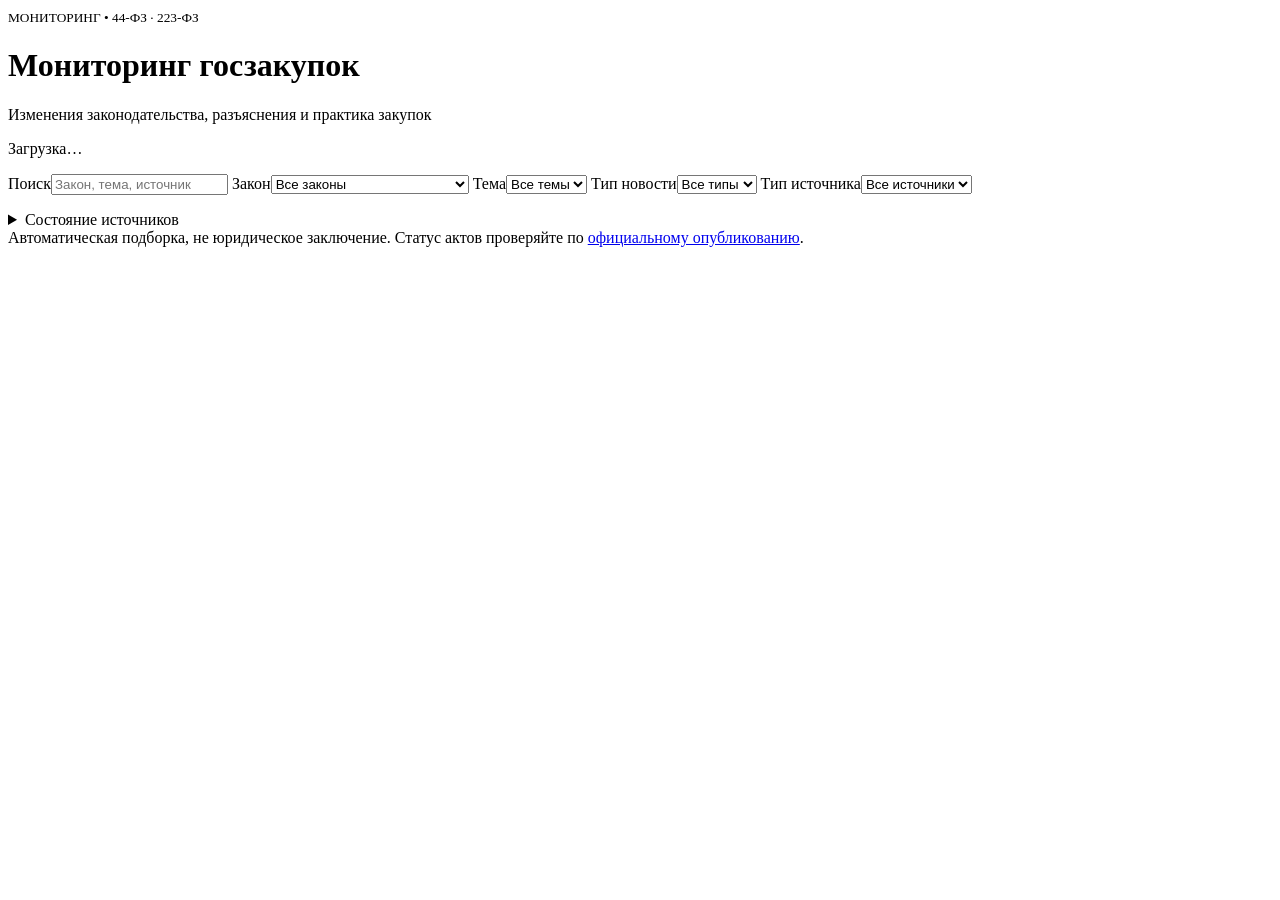
==== docs/index.html @ 1457fd9d "Rename index.html to docs/index.html" ====
<!doctype html>
<html lang="ru">
<head>
<meta charset="utf-8">
<meta name="viewport" content="width=device-width,initial-scale=1">
<title>Мониторинг госзакупок</title>
<link rel="stylesheet" href="style.css">
<script defer src="app.js">
</script>
</head>
<body>
<header>
<div class="wrap">
<small>МОНИТОРИНГ • 44-ФЗ · 223-ФЗ</small>
<h1>Мониторинг госзакупок</h1>
<p>Изменения законодательства, разъяснения и практика закупок</p>
</div>
</header>
<main class="wrap">
<p id="status" role="status">Загрузка…</p>
<section class="filters">
<label>Поиск<input id="q" placeholder="Закон, тема, источник">
</label>
<label>Закон<select id="law">
<option value="">Все законы</option>
<option>44-ФЗ</option>
<option>223-ФЗ</option>
<option>Общие закупочные вопросы</option>
</select>
</label>
<label>Тема<select id="topic">
<option value="">Все темы</option>
</select>
</label>
<label>Тип новости<select id="news_type">
<option value="">Все типы</option>
</select>
</label>
<label>Тип источника<select id="kind">
<option value="">Все источники</option>
</select>
</label>
</section>
<p id="count">
</p>
<div id="items">
</div>
<button id="more" hidden>Показать ещё</button>
<details>
<summary>Состояние источников</summary>
<ul id="health">
</ul>
</details>
<footer>Автоматическая подборка, не юридическое заключение. Статус актов проверяйте по <a href="https://publication.pravo.gov.ru/">официальному опубликованию</a>.</footer>
</main>
</body>
</html>
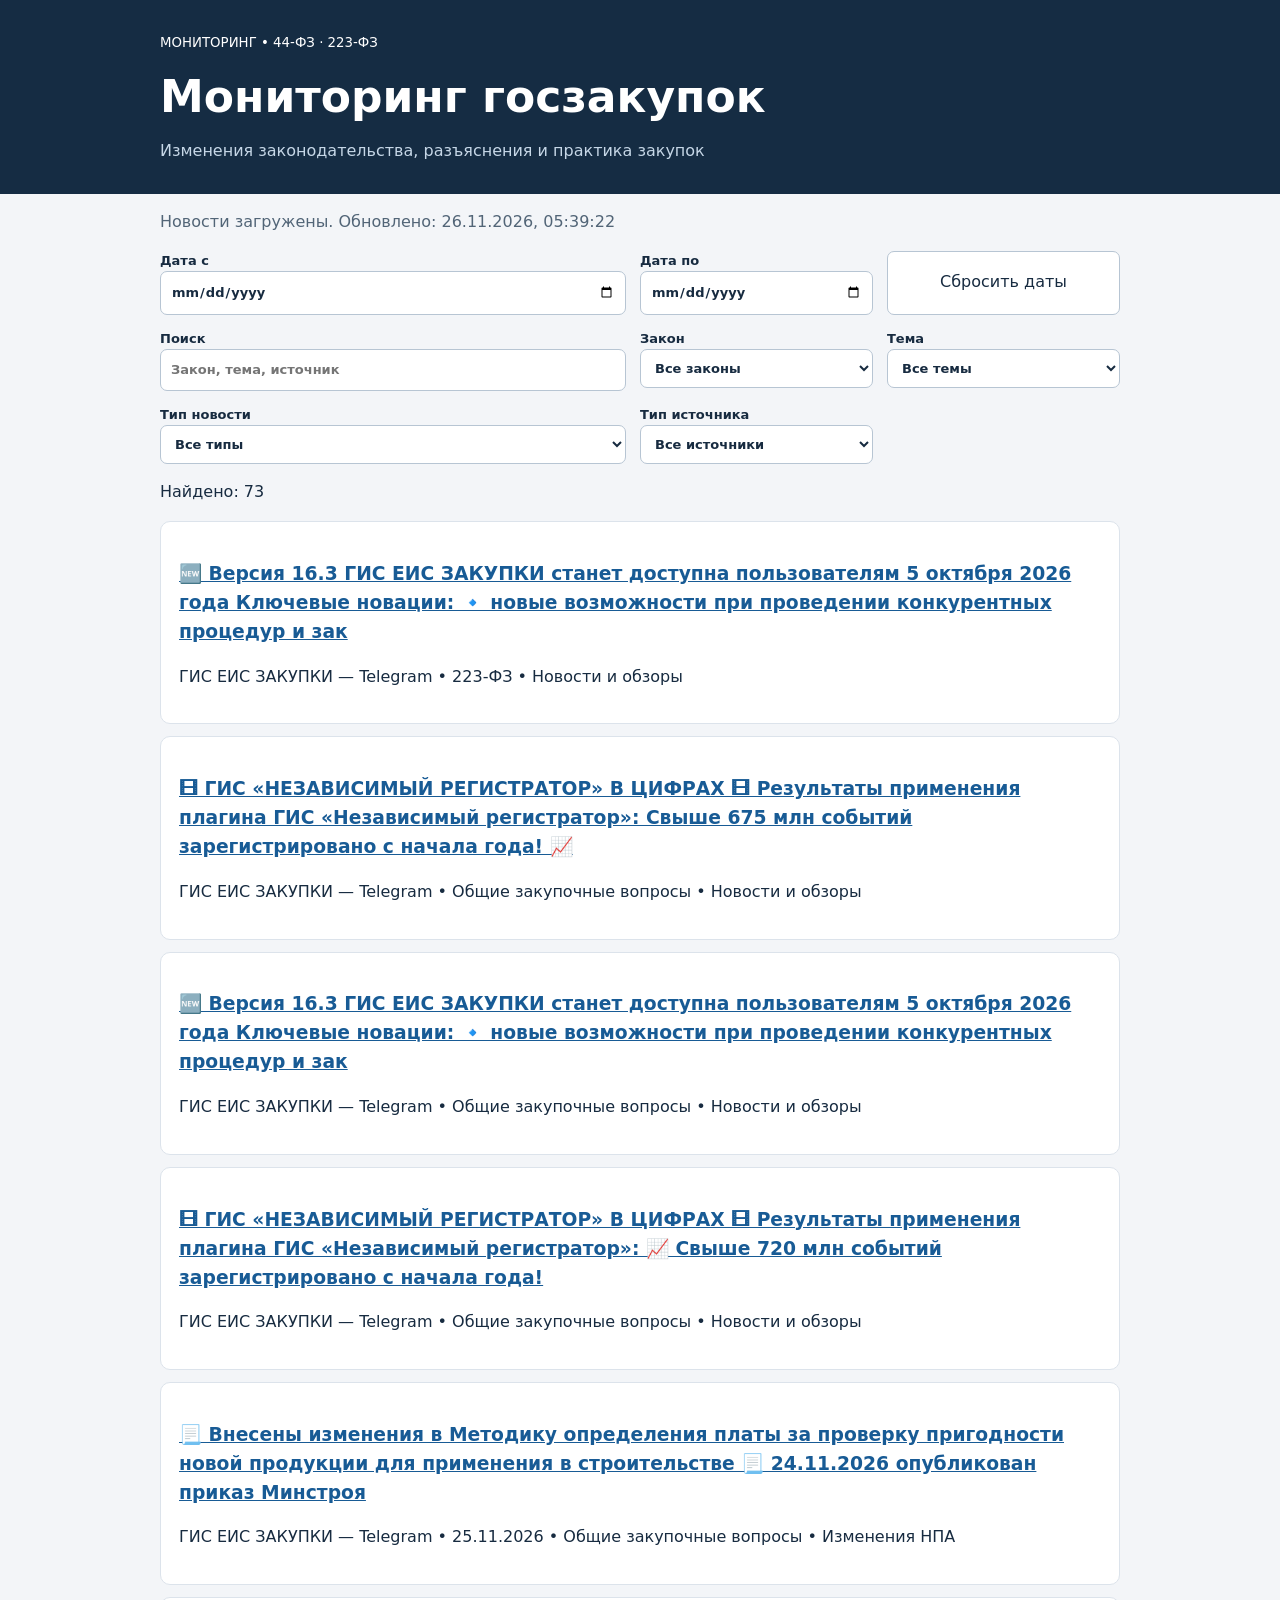
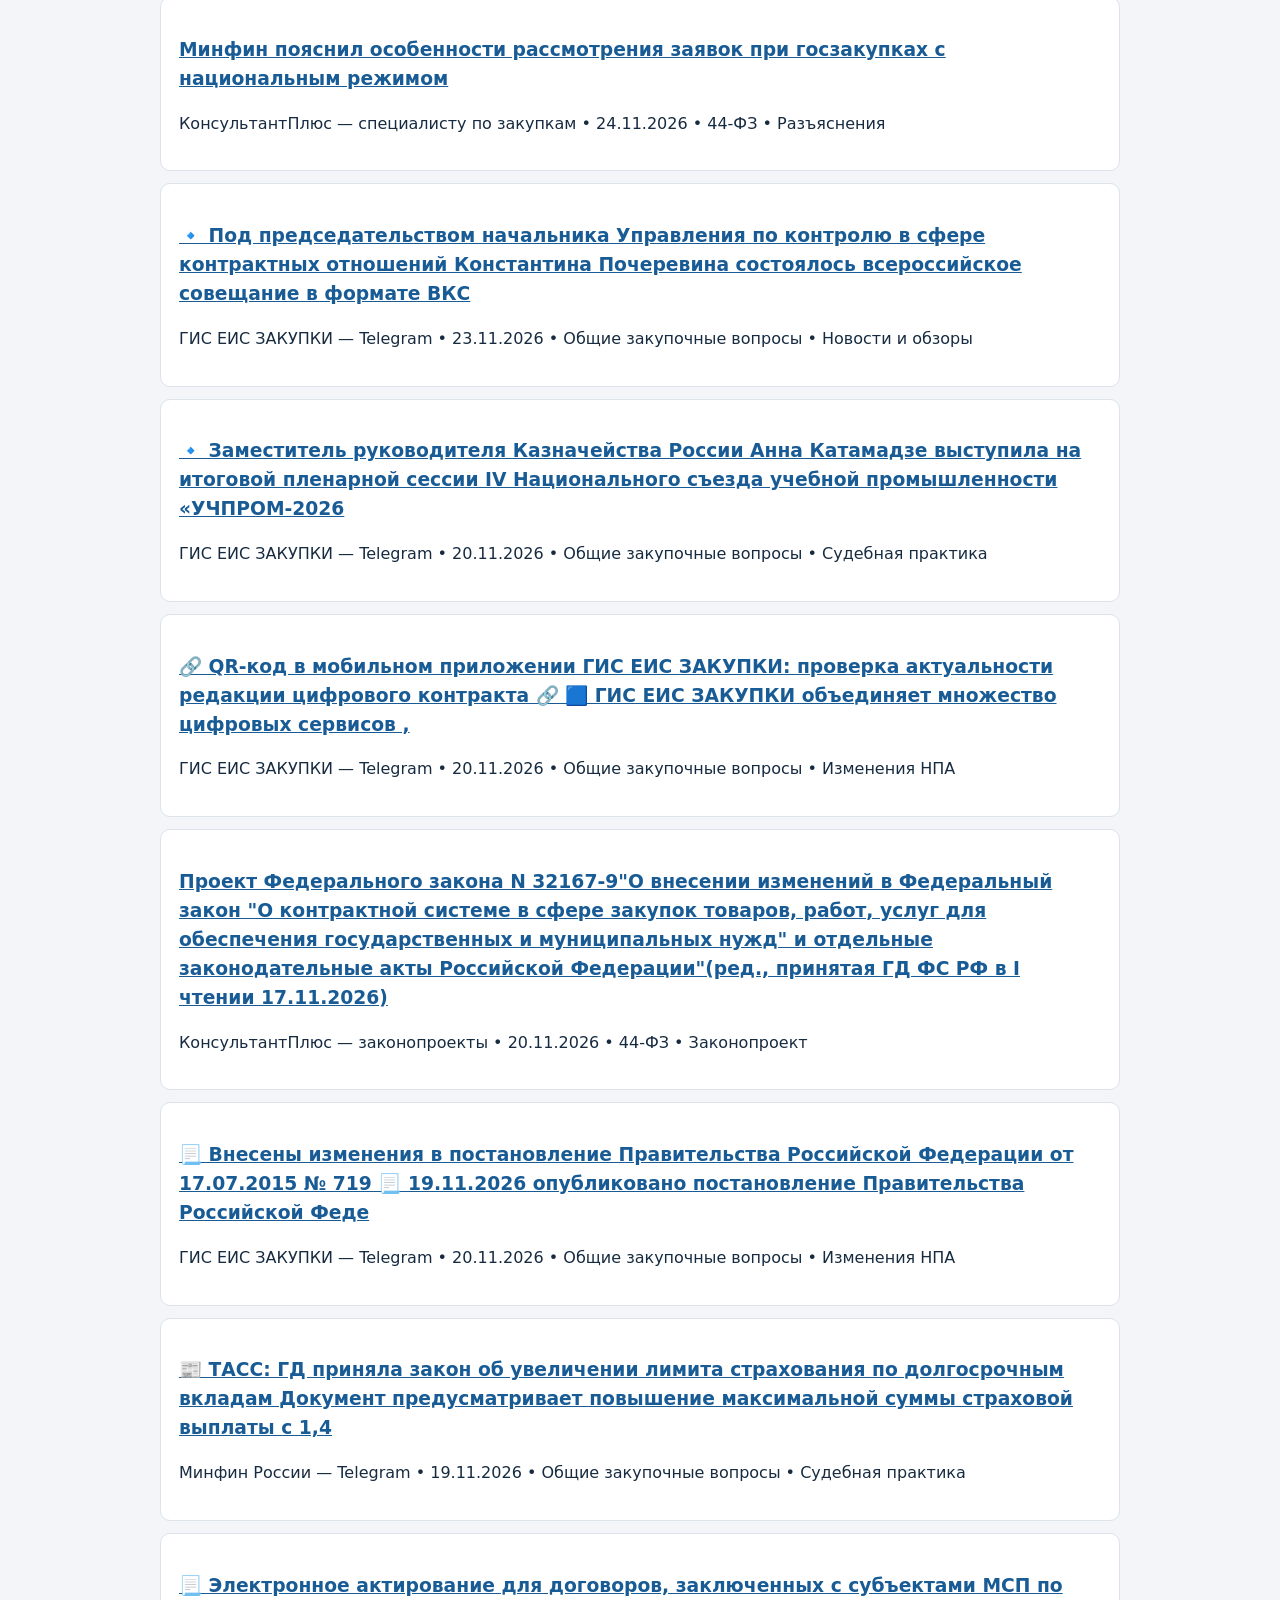
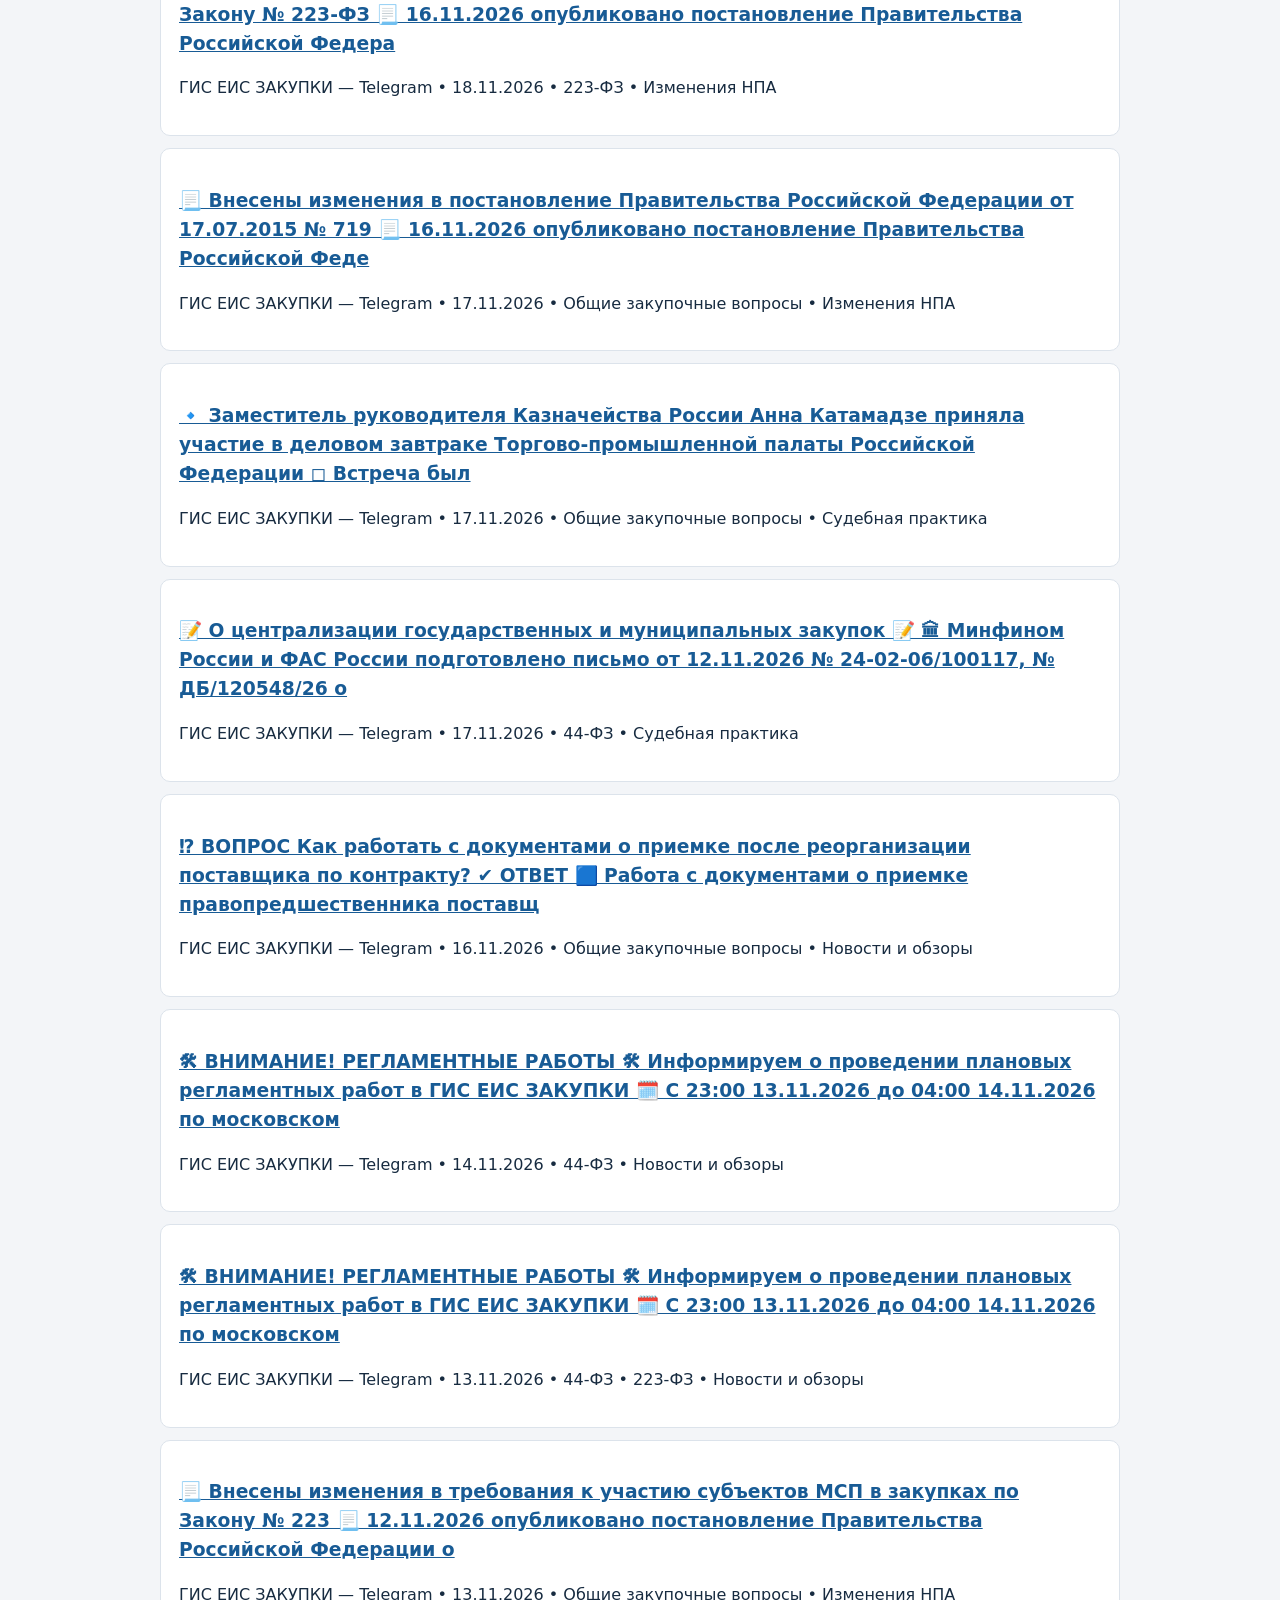
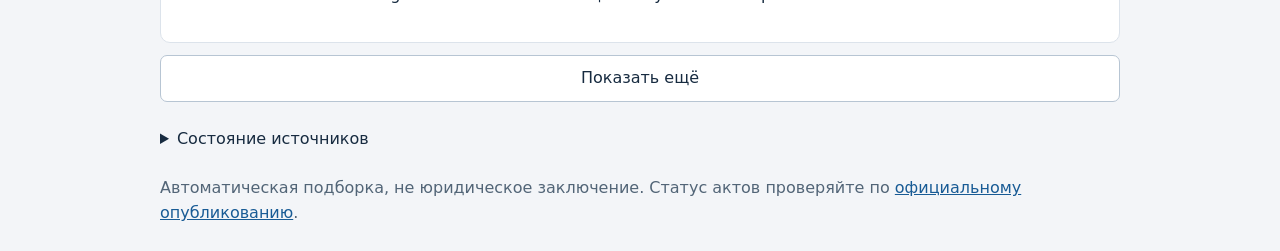
==== commit 45b38c10: "Update index.html" ====
--- a/docs/index.html
+++ b/docs/index.html
@@ -19,6 +19,18 @@
 <main class="wrap">
 <p id="status" role="status">Загрузка…</p>
 <section class="filters">
+  
+<label>Дата с
+  <input type="date" id="dateFrom">
+</label>
+
+<label>Дата по
+  <input type="date" id="dateTo">
+</label>
+
+<button type="button" id="resetDates">
+  Сбросить даты
+</button>
 <label>Поиск<input id="q" placeholder="Закон, тема, источник">
 </label>
 <label>Закон<select id="law">
--- a/docs/style.css
+++ b/docs/style.css
@@ -0,0 +1 @@
+*{box-sizing:border-box}body{margin:0;background:#f3f5f8;color:#172b40;font:16px/1.55 system-ui,sans-serif}header{background:#152c43;color:white;padding:30px 0}h1{font-size:clamp(28px,5vw,44px);margin:8px 0}header p{margin:0;color:#c6d7e7}.wrap{max-width:1000px;margin:auto;padding:0 20px}.filters{display:grid;grid-template-columns:2fr 1fr 1fr;gap:14px}label{font-size:13px;font-weight:600}input,select,button{font:inherit;padding:10px;border:1px solid #b7c5d3;border-radius:7px;background:white;color:inherit;width:100%}article{background:white;border:1px solid #dce3eb;border-radius:10px;padding:18px;margin:12px 0}article h2{font-size:19px;margin:8px 0}a{color:#185b95}article small,footer,#status{color:#526577}footer,details{margin:25px 0}button{cursor:pointer}button[hidden]{display:none}@media(max-width:650px){.filters{grid-template-columns:1fr}}
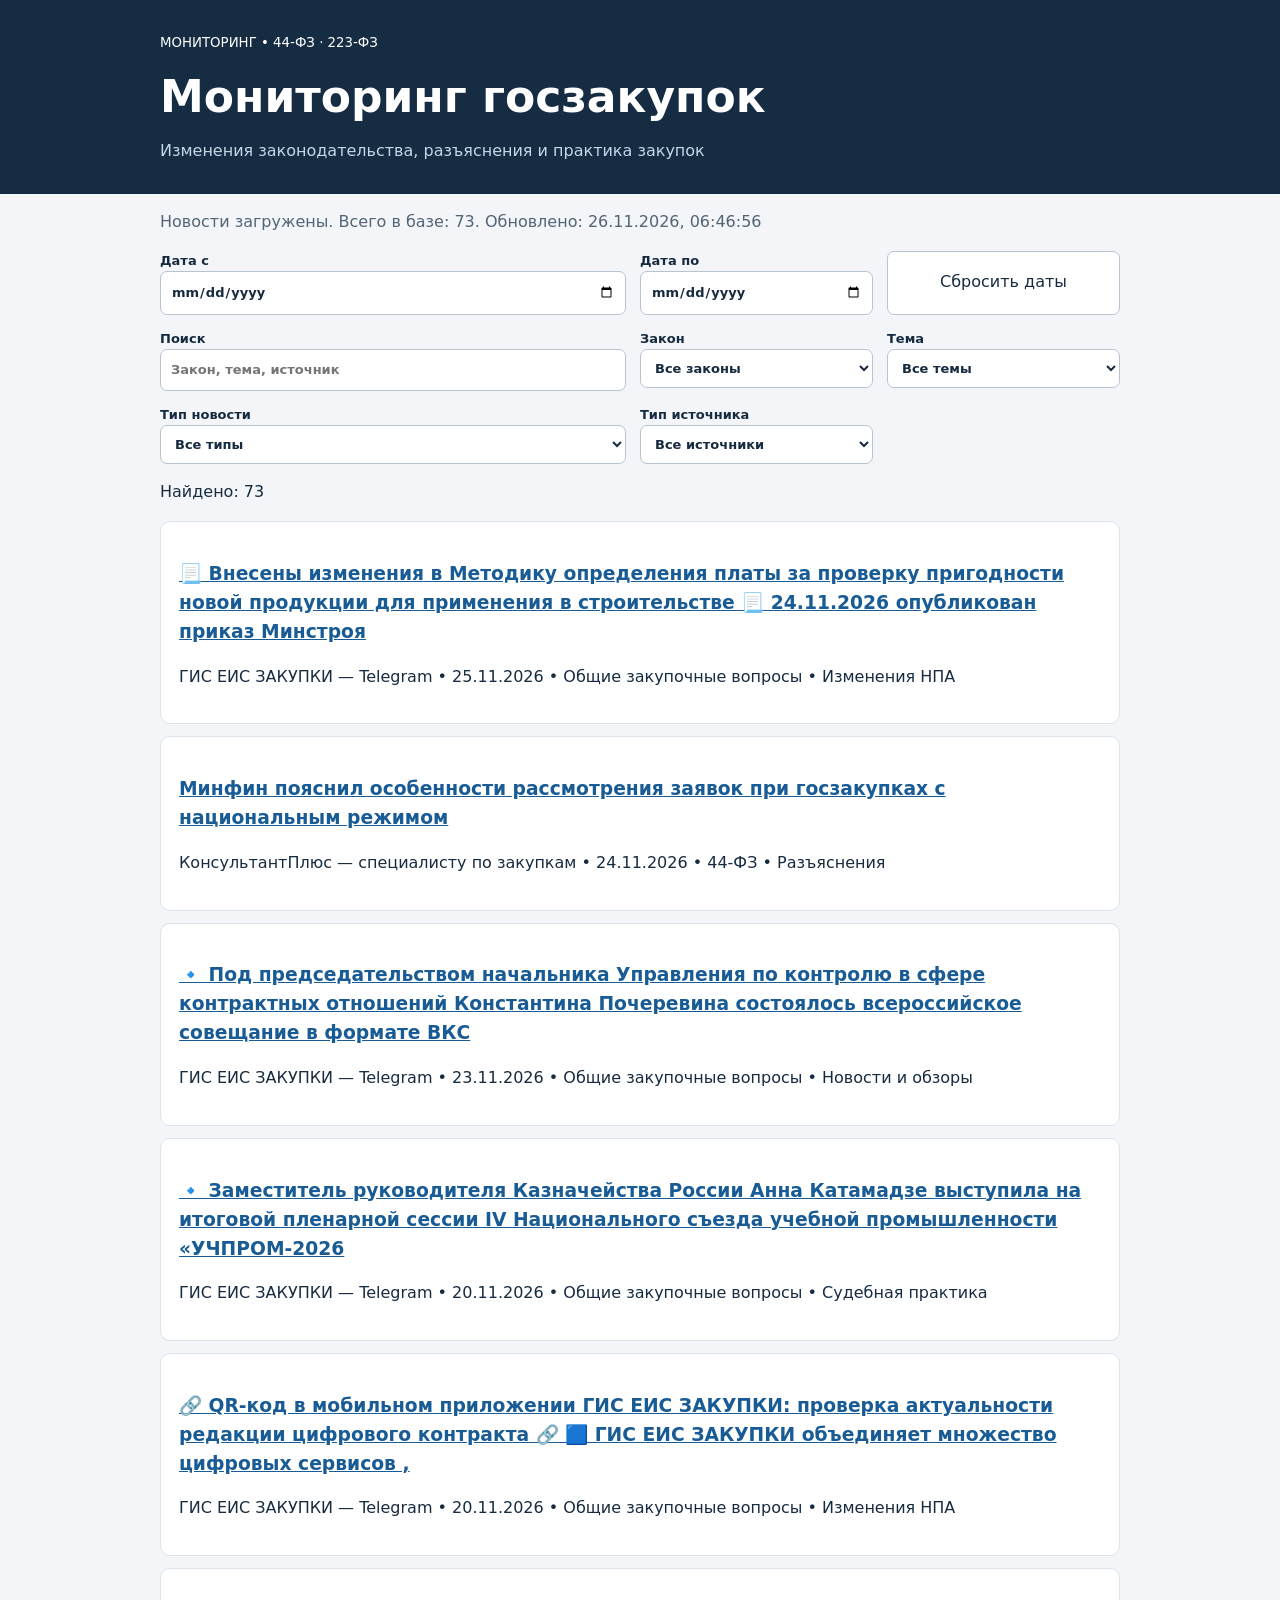
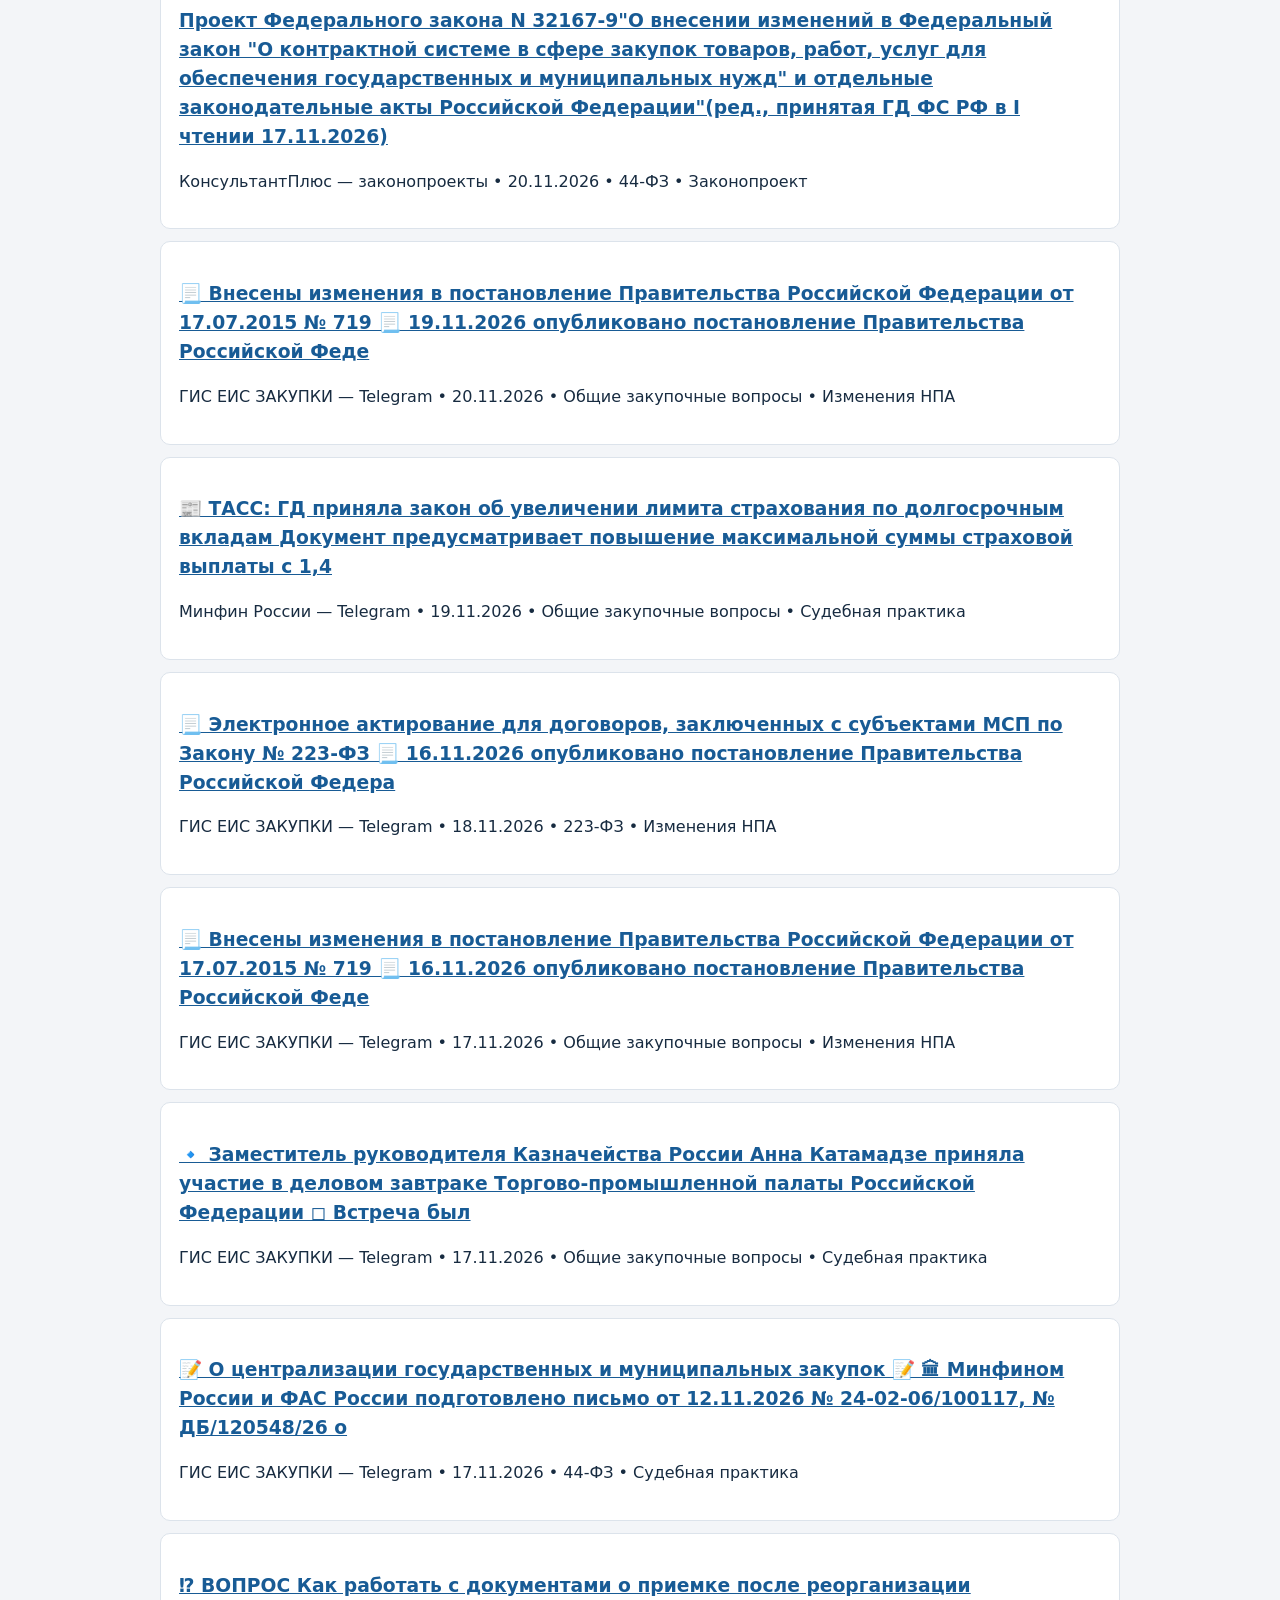
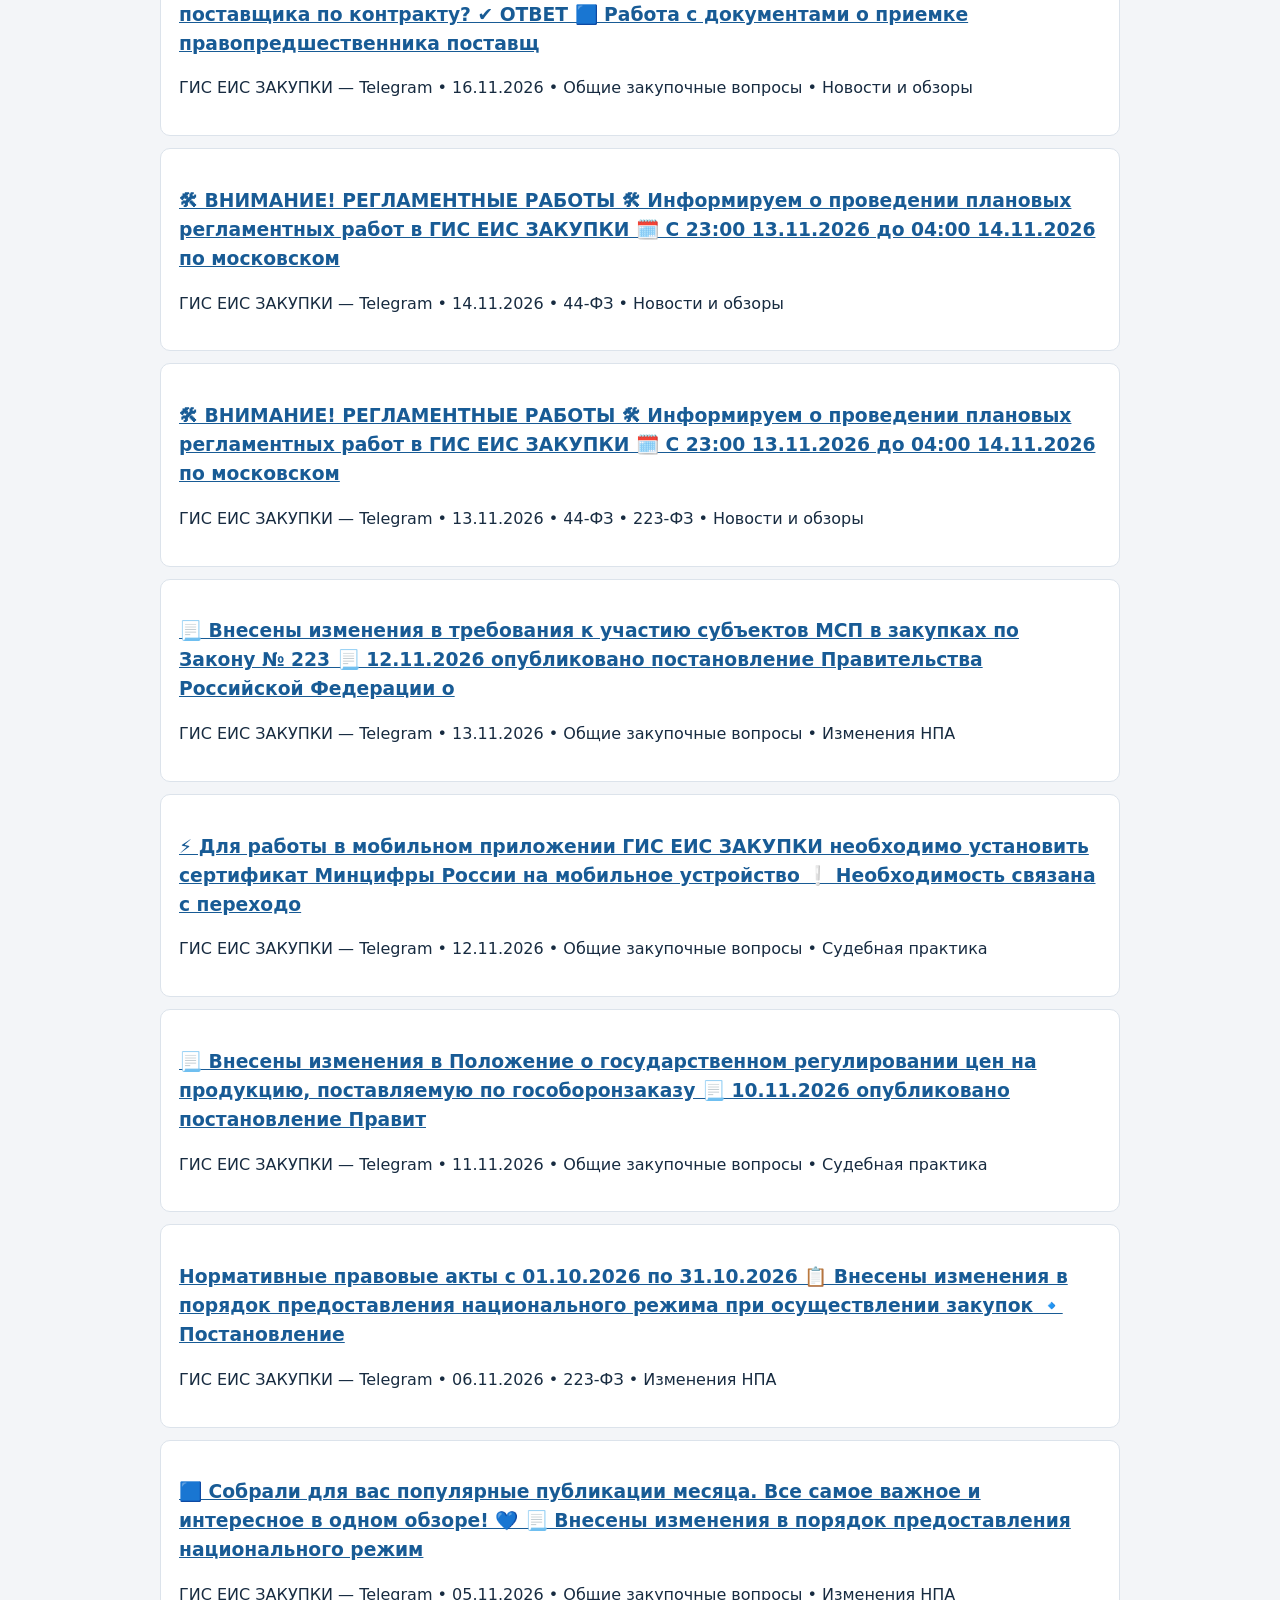
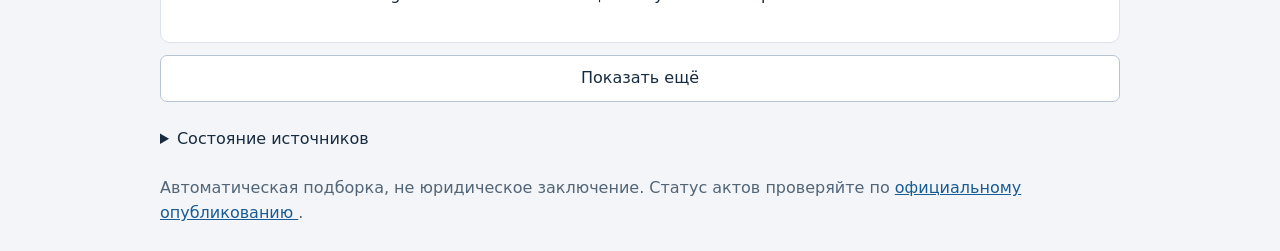
==== commit 09acf764: "Update index.html" ====
--- a/docs/index.html
+++ b/docs/index.html
@@ -1,69 +1,97 @@
+
 <!doctype html>
 <html lang="ru">
 <head>
-<meta charset="utf-8">
-<meta name="viewport" content="width=device-width,initial-scale=1">
-<title>Мониторинг госзакупок</title>
-<link rel="stylesheet" href="style.css">
-<script defer src="app.js">
-</script>
+  <meta charset="utf-8">
+  <meta name="viewport" content="width=device-width,initial-scale=1">
+  <title>Мониторинг госзакупок</title>
+  <link rel="stylesheet" href="style.css">
+  <script defer src="app.js?v=5"></script>
 </head>
 <body>
+
 <header>
-<div class="wrap">
-<small>МОНИТОРИНГ • 44-ФЗ · 223-ФЗ</small>
-<h1>Мониторинг госзакупок</h1>
-<p>Изменения законодательства, разъяснения и практика закупок</p>
-</div>
+  <div class="wrap">
+    <small>МОНИТОРИНГ • 44-ФЗ · 223-ФЗ</small>
+    <h1>Мониторинг госзакупок</h1>
+    <p>Изменения законодательства, разъяснения и практика закупок</p>
+  </div>
 </header>
+
 <main class="wrap">
-<p id="status" role="status">Загрузка…</p>
-<section class="filters">
-  
-<label>Дата с
-  <input type="date" id="dateFrom">
-</label>
 
-<label>Дата по
-  <input type="date" id="dateTo">
-</label>
+  <p id="status" role="status">Загрузка…</p>
 
-<button type="button" id="resetDates">
-  Сбросить даты
-</button>
-<label>Поиск<input id="q" placeholder="Закон, тема, источник">
-</label>
-<label>Закон<select id="law">
-<option value="">Все законы</option>
-<option>44-ФЗ</option>
-<option>223-ФЗ</option>
-<option>Общие закупочные вопросы</option>
-</select>
-</label>
-<label>Тема<select id="topic">
-<option value="">Все темы</option>
-</select>
-</label>
-<label>Тип новости<select id="news_type">
-<option value="">Все типы</option>
-</select>
-</label>
-<label>Тип источника<select id="kind">
-<option value="">Все источники</option>
-</select>
-</label>
-</section>
-<p id="count">
-</p>
-<div id="items">
-</div>
-<button id="more" hidden>Показать ещё</button>
-<details>
-<summary>Состояние источников</summary>
-<ul id="health">
-</ul>
-</details>
-<footer>Автоматическая подборка, не юридическое заключение. Статус актов проверяйте по <a href="https://publication.pravo.gov.ru/">официальному опубликованию</a>.</footer>
+  <section class="filters">
+
+    <label>Дата с
+      <input type="date" id="dateFrom">
+    </label>
+
+    <label>Дата по
+      <input type="date" id="dateTo">
+    </label>
+
+    <button type="button" id="resetDates">
+      Сбросить даты
+    </button>
+
+    <label>Поиск
+      <input id="q" placeholder="Закон, тема, источник">
+    </label>
+
+    <label>Закон
+      <select id="law">
+        <option value="">Все законы</option>
+        <option>44-ФЗ</option>
+        <option>223-ФЗ</option>
+        <option>Общие закупочные вопросы</option>
+      </select>
+    </label>
+
+    <label>Тема
+      <select id="topic">
+        <option value="">Все темы</option>
+      </select>
+    </label>
+
+    <label>Тип новости
+      <select id="news_type">
+        <option value="">Все типы</option>
+      </select>
+    </label>
+
+    <label>Тип источника
+      <select id="kind">
+        <option value="">Все источники</option>
+      </select>
+    </label>
+
+  </section>
+
+  <p id="count"></p>
+
+  <div id="items"></div>
+
+  <button type="button" id="more" hidden>
+    Показать ещё
+  </button>
+
+  <details>
+    <summary>Состояние источников</summary>
+    <ul id="health"></ul>
+  </details>
+
+  <footer>
+    Автоматическая подборка, не юридическое заключение.
+    Статус актов проверяйте по
+    <a href="https://publication.pravo.gov.ru/"
+       target="_blank"
+       rel="noopener noreferrer">
+      официальному опубликованию
+    </a>.
+  </footer>
+
 </main>
 </body>
-</html>
+</html>
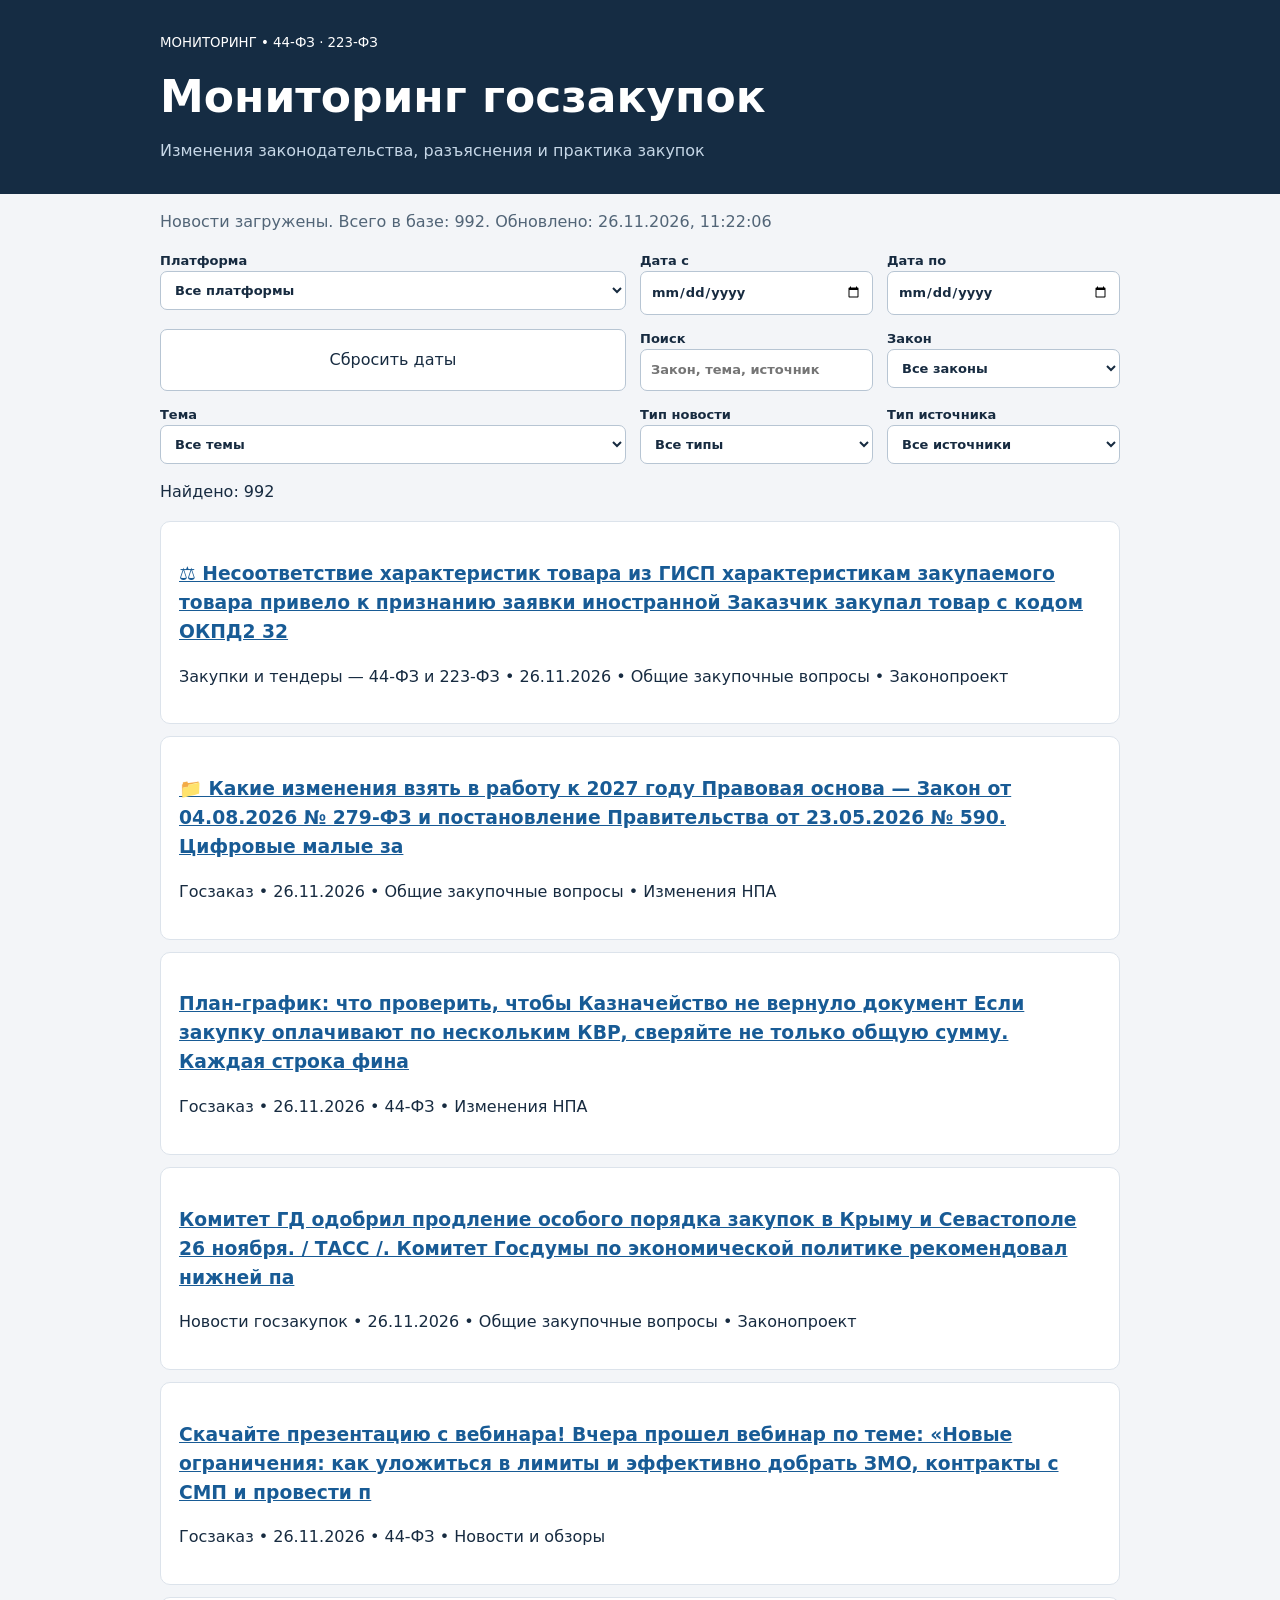
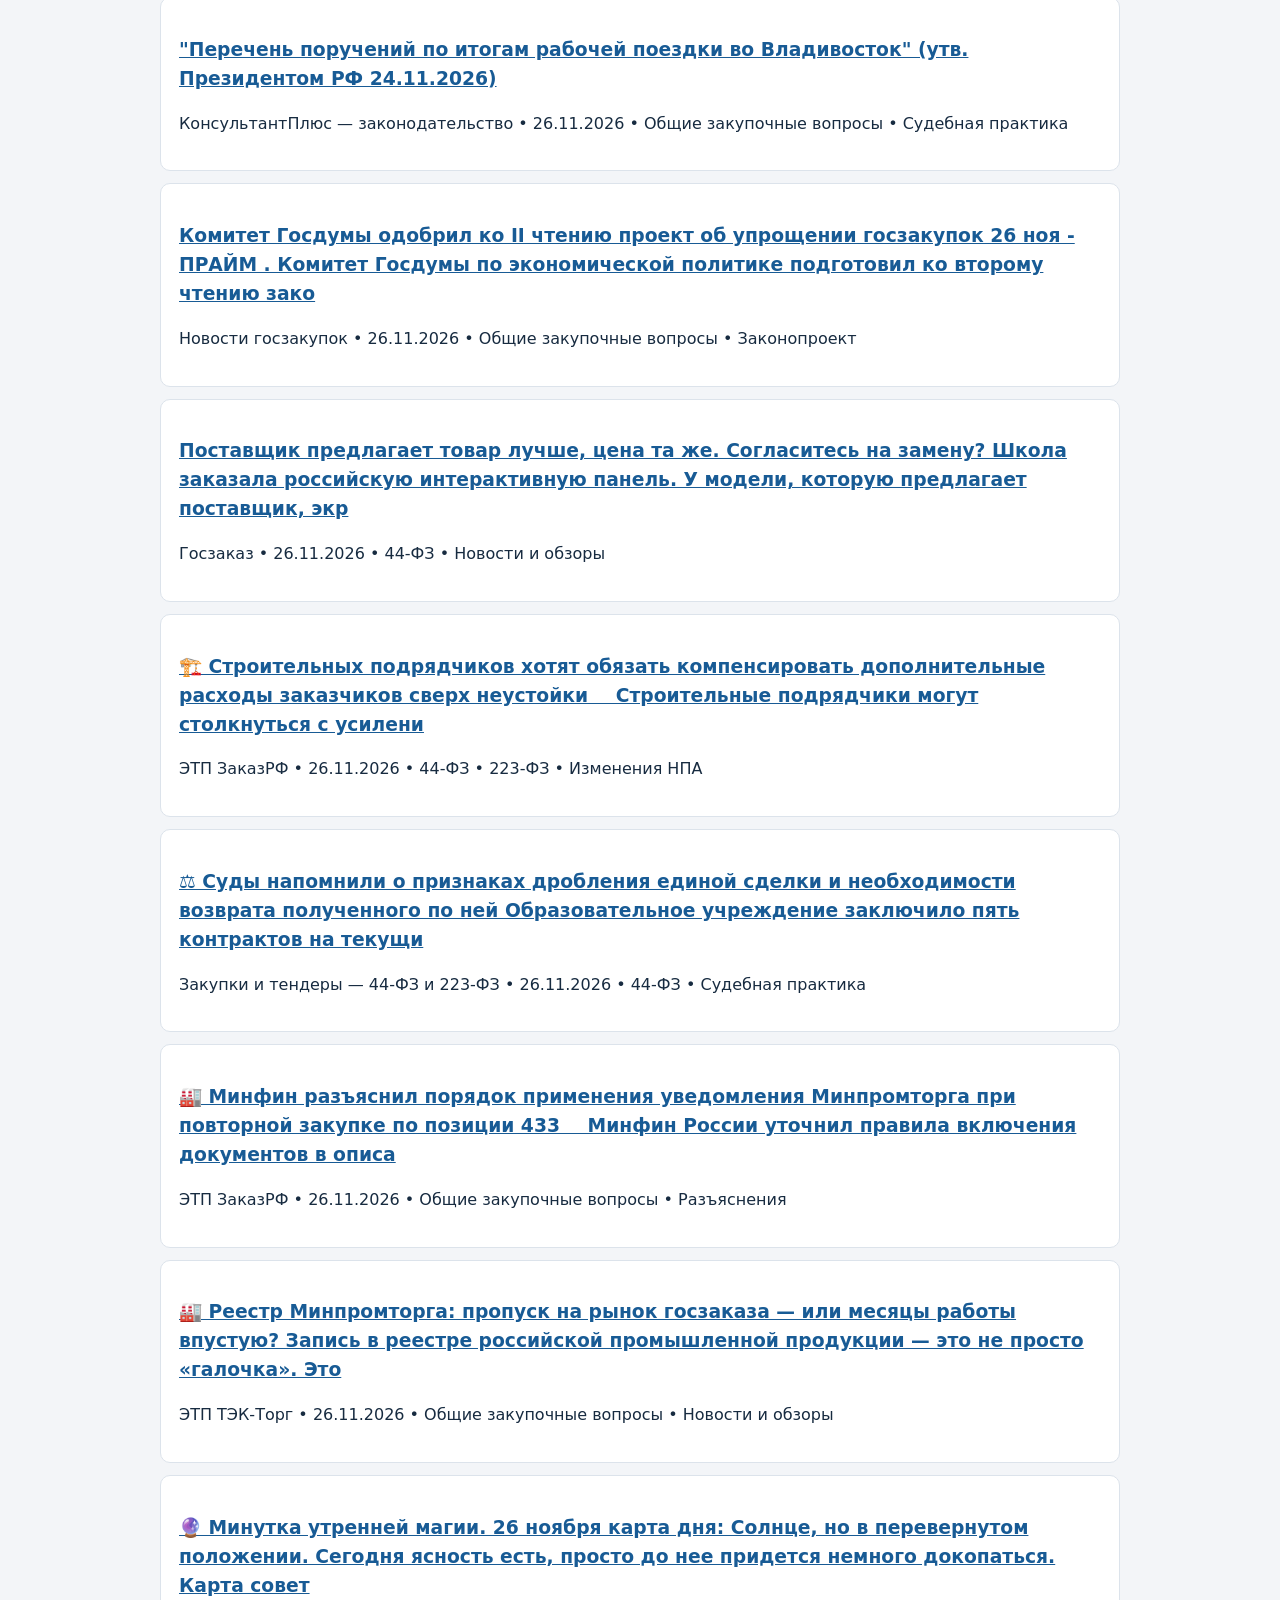
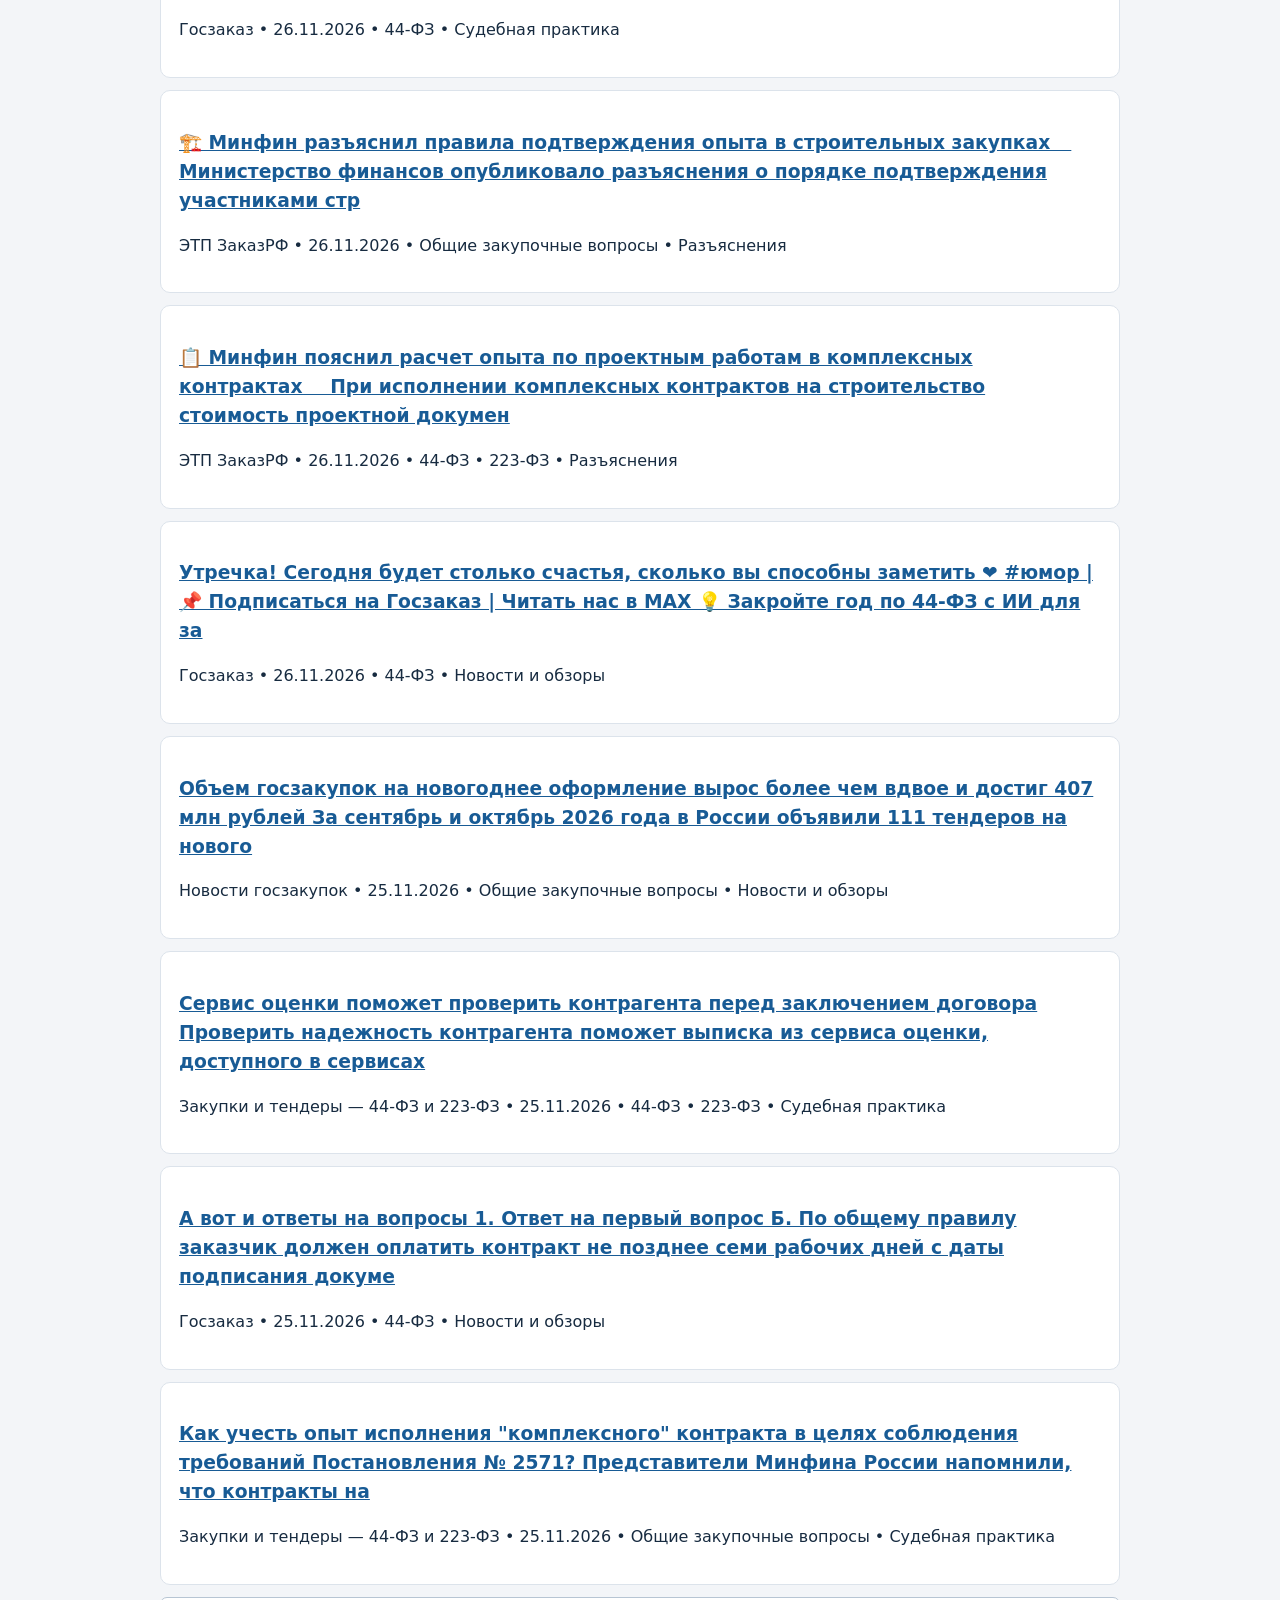
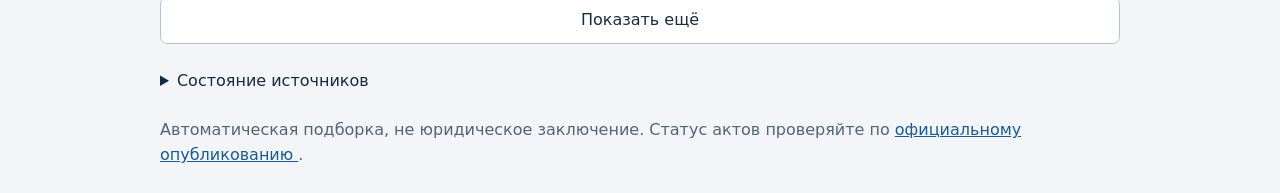
==== commit e67e1a4d: "Update index.html" ====
--- a/docs/index.html
+++ b/docs/index.html
@@ -6,7 +6,7 @@
   <meta name="viewport" content="width=device-width,initial-scale=1">
   <title>Мониторинг госзакупок</title>
   <link rel="stylesheet" href="style.css">
-  <script defer src="app.js?v=5"></script>
+  <script defer src="app.js?v=6"></script>
 </head>
 <body>
 
@@ -23,6 +23,16 @@
   <p id="status" role="status">Загрузка…</p>
 
   <section class="filters">
+
+<label>Платформа
+  <select id="platform">
+    <option value="">Все платформы</option>
+    <option value="telegram">Telegram</option>
+    <option value="max">MAX</option>
+    <option value="vk">ВКонтакте</option>
+    <option value="web">Сайты и RSS</option>
+  </select>
+</label>
 
     <label>Дата с
       <input type="date" id="dateFrom">
@@ -94,4 +104,4 @@
 
 </main>
 </body>
-</html>+</html>
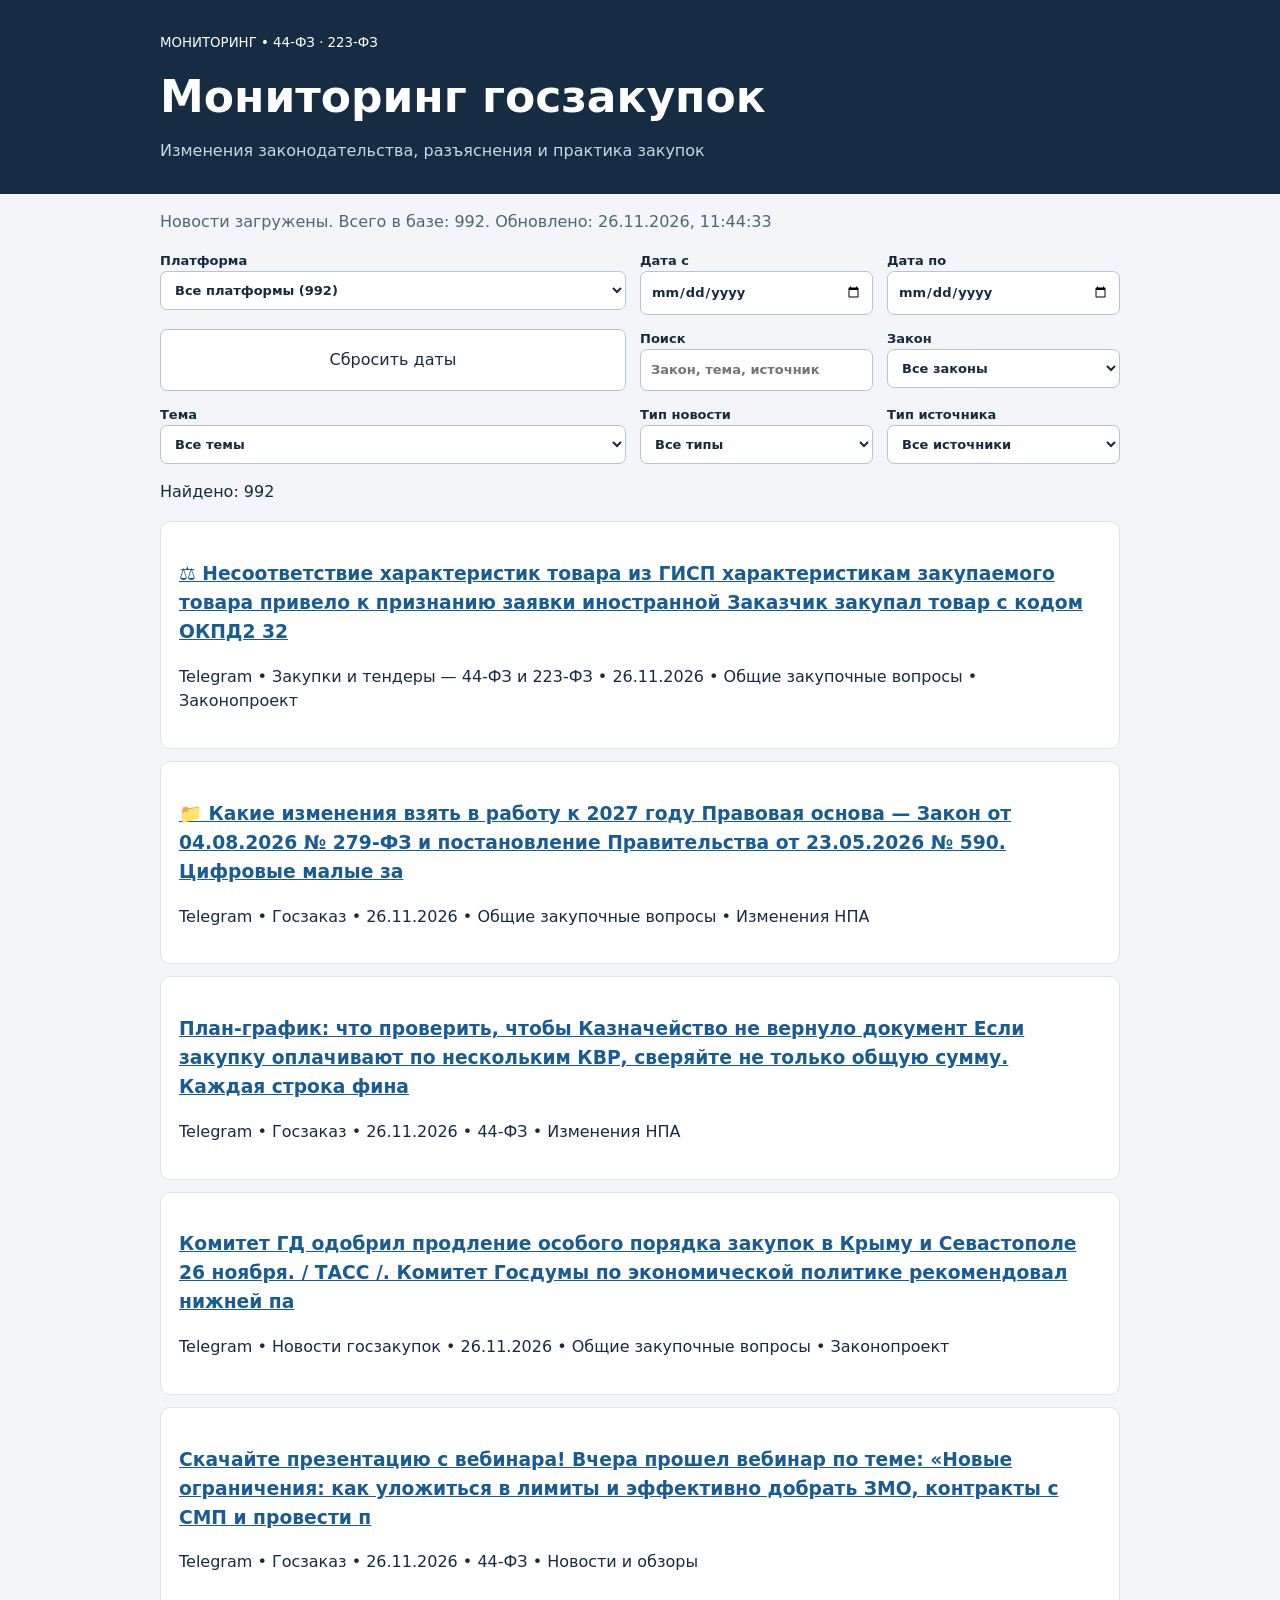
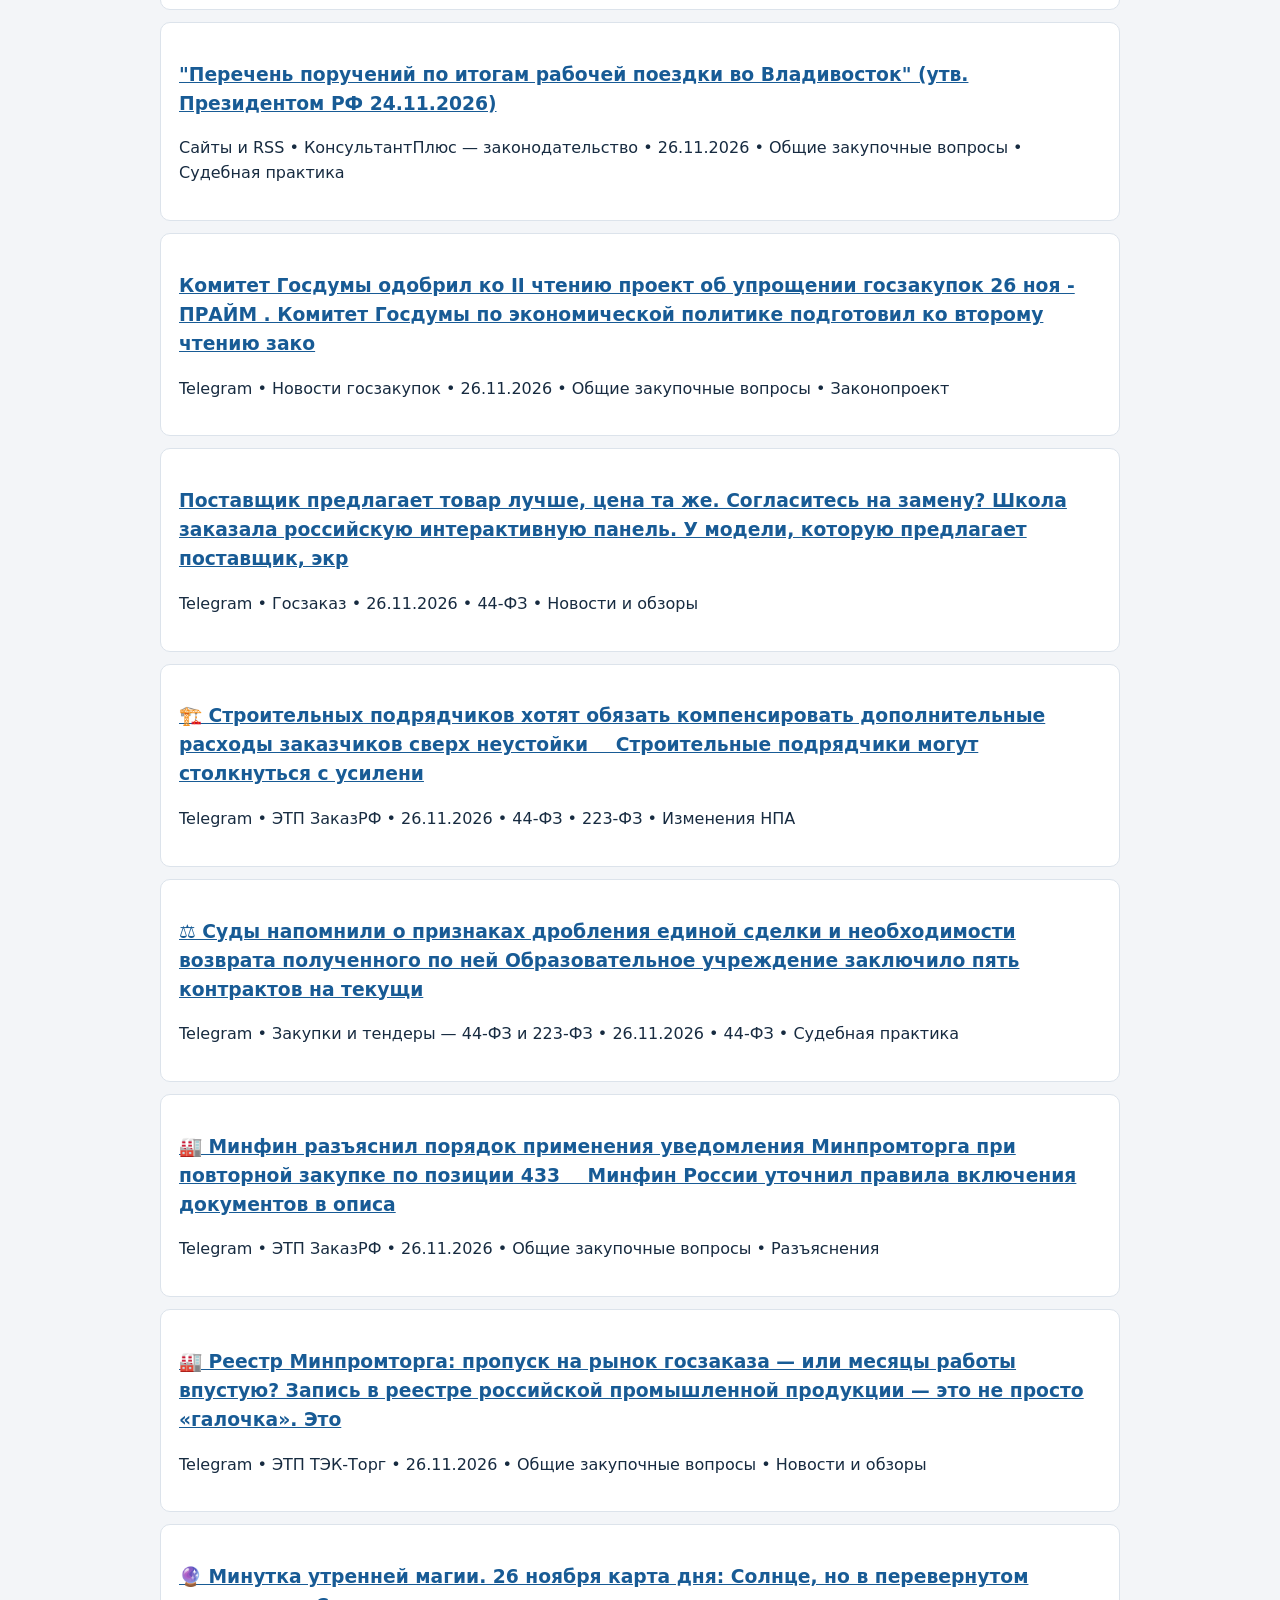
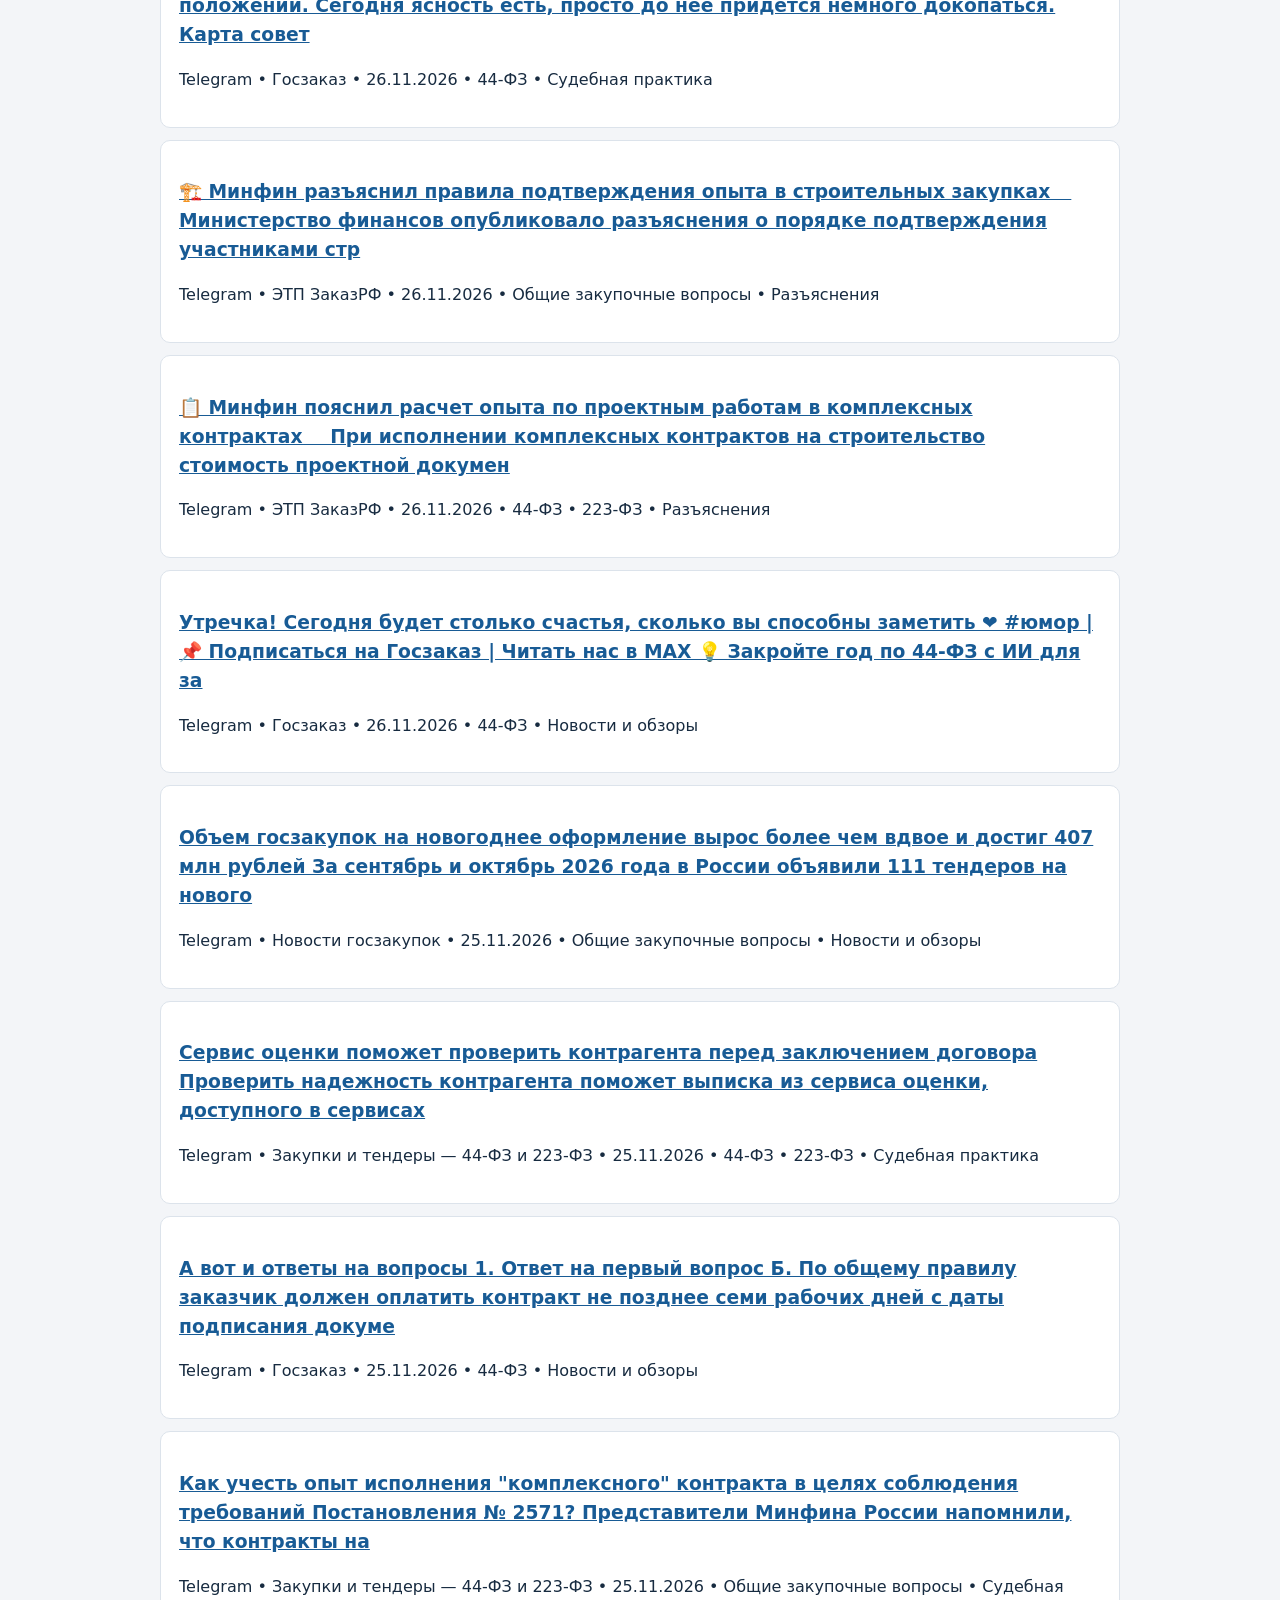
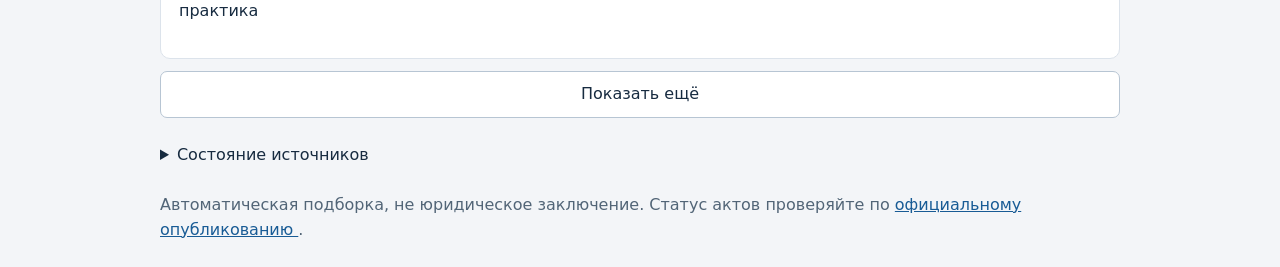
==== commit e6fbe992: "Update index.html" ====
--- a/docs/index.html
+++ b/docs/index.html
@@ -6,8 +6,9 @@
   <meta name="viewport" content="width=device-width,initial-scale=1">
   <title>Мониторинг госзакупок</title>
   <link rel="stylesheet" href="style.css">
-  <script defer src="app.js?v=6"></script>
+  <script defer src="app.js?v=8"></script>
 </head>
+
 <body>
 
 <header>
@@ -24,15 +25,15 @@
 
   <section class="filters">
 
-<label>Платформа
-  <select id="platform">
-    <option value="">Все платформы</option>
-    <option value="telegram">Telegram</option>
-    <option value="max">MAX</option>
-    <option value="vk">ВКонтакте</option>
-    <option value="web">Сайты и RSS</option>
-  </select>
-</label>
+    <label>Платформа
+      <select id="platform">
+        <option value="">Все платформы</option>
+        <option value="telegram">Telegram</option>
+        <option value="max">MAX</option>
+        <option value="vk">ВКонтакте</option>
+        <option value="web">Сайты и RSS</option>
+      </select>
+    </label>
 
     <label>Дата с
       <input type="date" id="dateFrom">
@@ -103,5 +104,6 @@
   </footer>
 
 </main>
+
 </body>
 </html>
